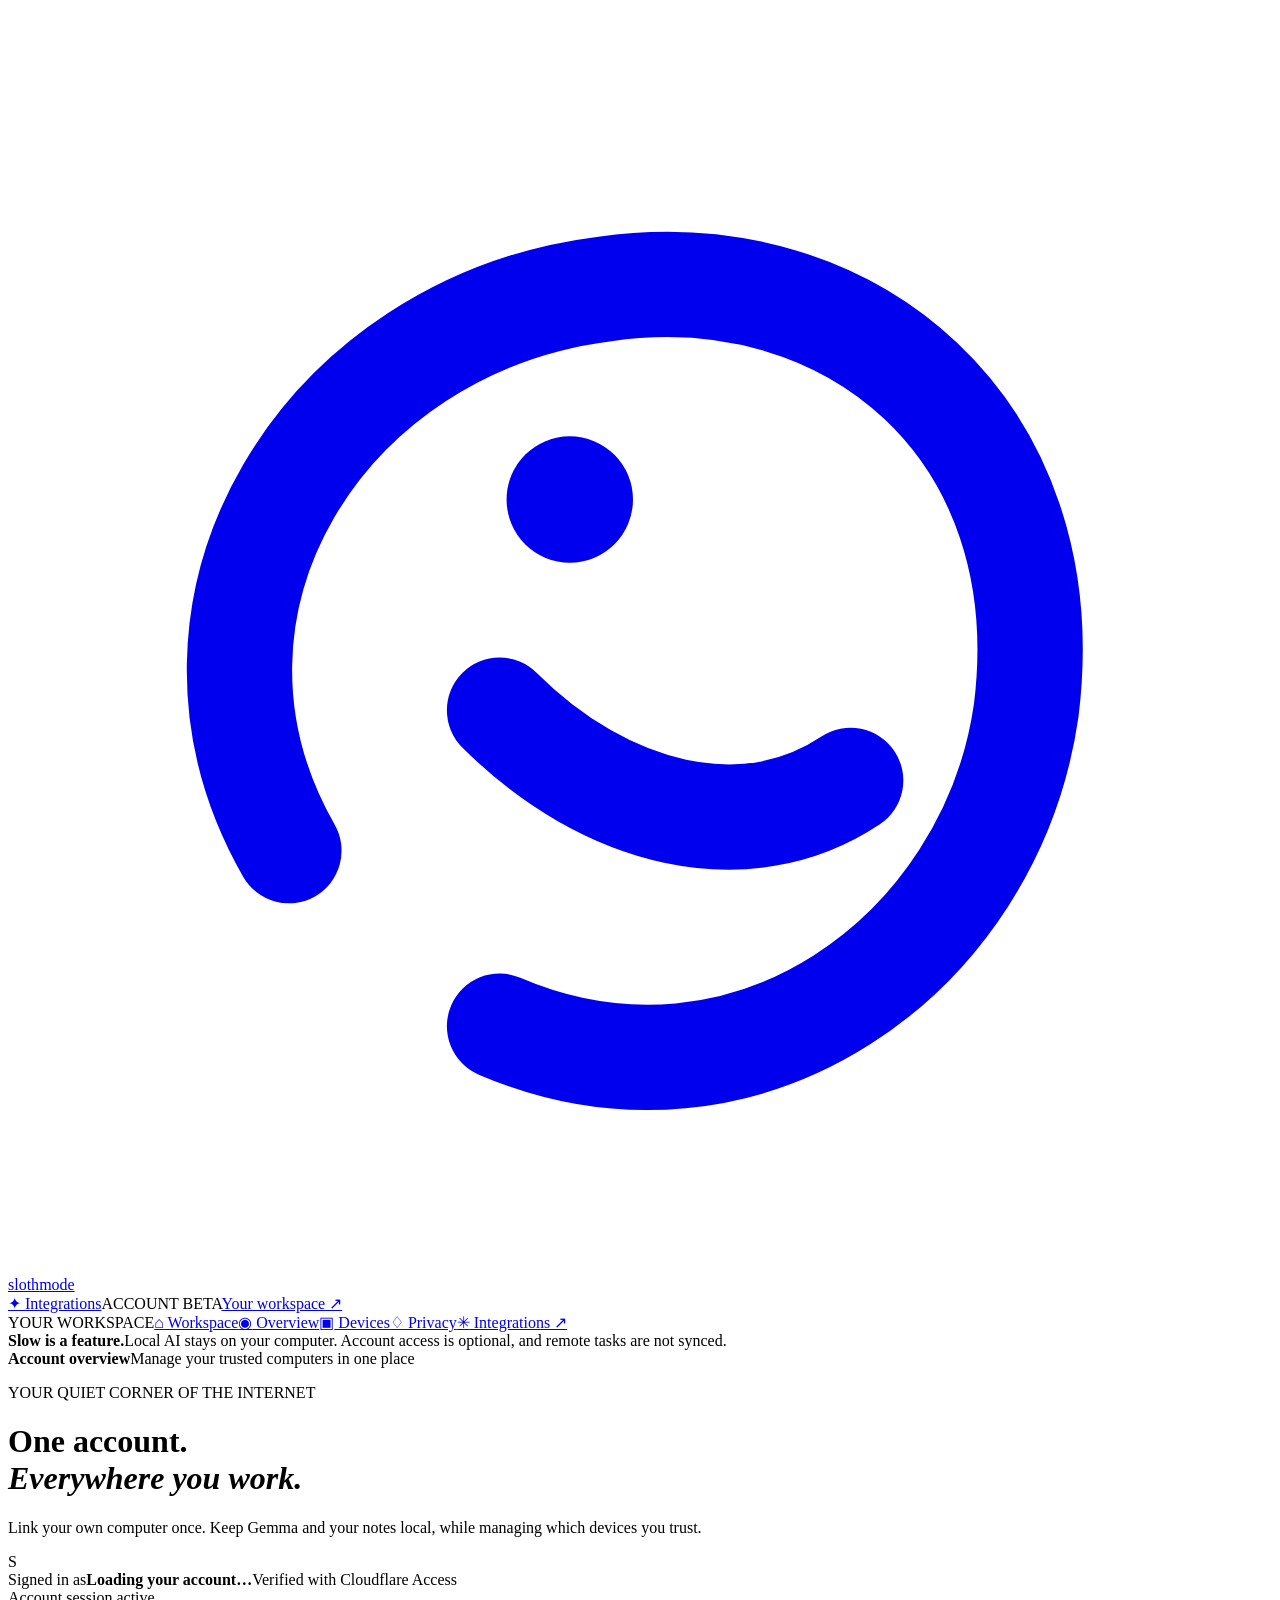
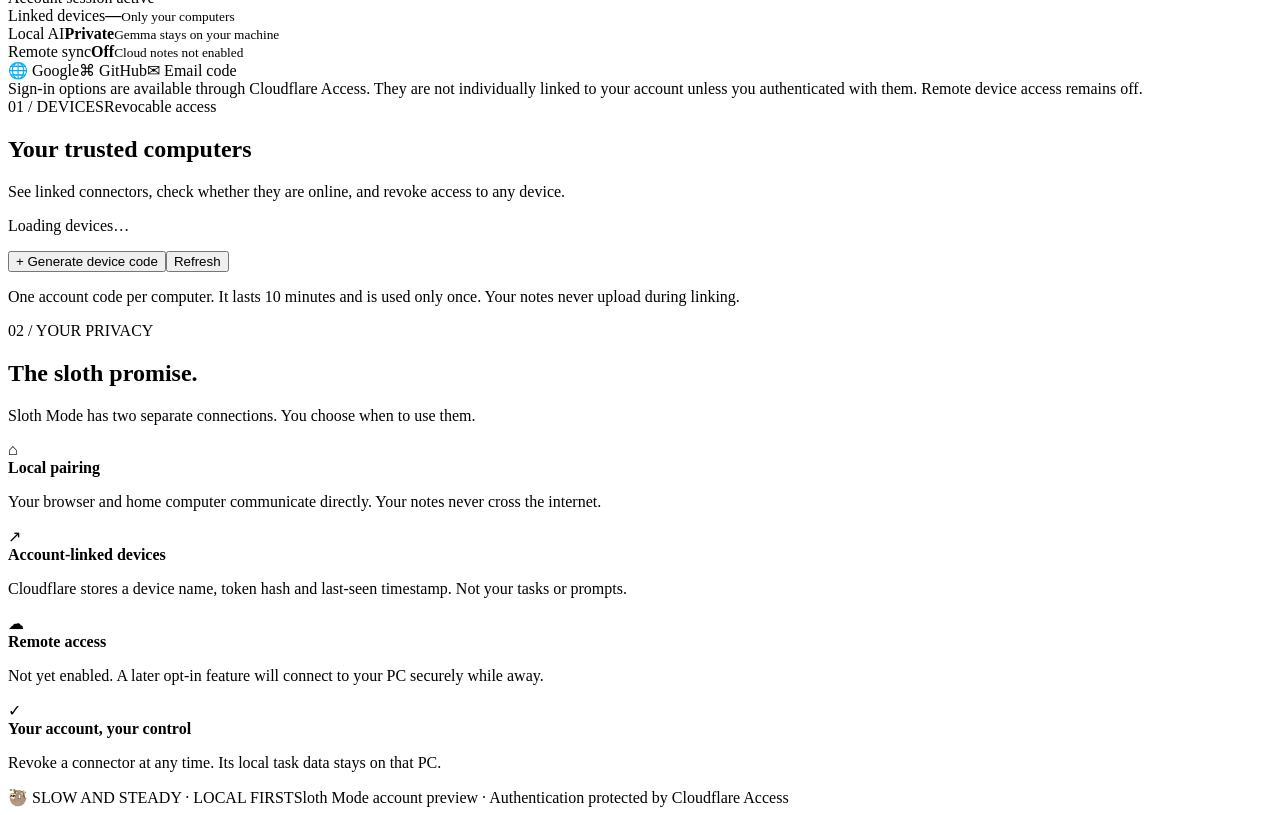
==== cloud/account.html @ 0fbe13cf "Publish Sloth Mode Windows/Linux connector, cloud reference and CI sources" ====
<!doctype html><html lang="en"><head><meta charset="utf-8"><meta name="viewport" content="width=device-width,initial-scale=1"><meta name="theme-color" content="#15382d"><title>Your account · Sloth Mode</title><link rel="icon" type="image/svg+xml" href="data:image/svg+xml,%3Csvg%20xmlns%3D%22http%3A%2F%2Fwww.w3.org%2F2000%2Fsvg%22%20viewBox%3D%220%200%2036%2036%22%3E%3Crect%20width%3D%2236%22%20height%3D%2236%22%20rx%3D%229%22%20fill%3D%22%23173b35%22%2F%3E%3Cpath%20d%3D%22M8%2024C4%2017%209%209%2017%208c7-1%2013%204%2012%2012-1%207-8%2012-15%209%22%20stroke%3D%22%23d3ebb5%22%20stroke-width%3D%223%22%20fill%3D%22none%22%20stroke-linecap%3D%22round%22%2F%3E%3Cpath%20d%3D%22M14%2020c3%203%207%204%2010%202%22%20stroke%3D%22%23d3ebb5%22%20stroke-width%3D%223%22%20fill%3D%22none%22%20stroke-linecap%3D%22round%22%2F%3E%3Ccircle%20cx%3D%2216%22%20cy%3D%2214%22%20r%3D%221.8%22%20fill%3D%22%23d3ebb5%22%2F%3E%3C%2Fsvg%3E"><link rel="stylesheet" href="/app.css"><script src="/app.js" defer></script></head>
<body><div class="ambient" aria-hidden="true"></div><div class="shell"><header class="top"><a href="https://sloth.marceli.dev" class="brand"><span class="brand-mark" aria-hidden="true"><svg viewBox="0 0 36 36" fill="none"><path d="M8 24C4 17 9 9 17 8c7-1 13 4 12 12-1 7-8 12-15 9" stroke="currentColor" stroke-width="3" stroke-linecap="round"/><path d="M14 20c3 3 7 4 10 2" stroke="currentColor" stroke-width="3" stroke-linecap="round"/><circle cx="16" cy="14" r="1.8" fill="currentColor"/></svg></span><span>sloth<span class="muted-brand">mode</span></span></a><nav><a class="account-integrations-link" href="https://sloth.marceli.dev/integrations">✦ Integrations</a><span class="beta">ACCOUNT BETA</span><a href="https://sloth.marceli.dev/#connector">Your workspace ↗</a></nav></header>
<div class="account-layout"><aside class="account-rail" aria-label="Account navigation"><span class="rail-label">YOUR WORKSPACE</span><a href="https://sloth.marceli.dev/#connector"><span class="rail-symbol" aria-hidden="true">⌂</span> Workspace</a><a class="active" href="#account-overview" aria-current="page"><span class="rail-symbol" aria-hidden="true">◉</span> Overview</a><a href="#trusted-devices"><span class="rail-symbol" aria-hidden="true">▣</span> Devices</a><a href="#privacy"><span class="rail-symbol" aria-hidden="true">♢</span> Privacy</a><a href="https://sloth.marceli.dev/integrations"><span class="rail-symbol" aria-hidden="true">✳</span> Integrations ↗</a><div class="rail-note"><strong>Slow is a feature.</strong>Local AI stays on your computer. Account access is optional, and remote tasks are not synced.</div></aside><main class="account-main" id="account-overview"><div class="account-heading"><strong class="account-section-heading">Account overview</strong><span>Manage your trusted computers in one place</span></div><div class="intro"><div><p class="eyebrow">YOUR QUIET CORNER OF THE INTERNET</p><h1>One account.<br><em>Everywhere you work.</em></h1><p class="lead">Link your own computer once. Keep Gemma and your notes local, while managing which devices you trust.</p></div><div class="identity"><div class="avatar" aria-hidden="true">S</div><span>Signed in as</span><strong id="email">Loading your account…</strong><span id="provider">Verified with Cloudflare Access</span><div class="signedin"><i></i> Account session active</div></div></div>
<div class="stats"><div class="stat"><span>Linked devices</span><strong id="deviceCount">—</strong><small>Only your computers</small></div><div class="stat"><span>Local AI</span><strong>Private</strong><small>Gemma stays on your machine</small></div><div class="stat"><span>Remote sync</span><strong>Off</strong><small>Cloud notes not enabled</small></div></div>
<div class="account-login-options" aria-label="Available sign-in methods"><span>🌐 Google</span><span>⌘ GitHub</span><span>✉ Email code</span></div><div class="account-privacy-note">Sign-in options are available through Cloudflare Access. They are not individually linked to your account unless you authenticated with them. Remote device access remains off.</div><div class="columns"><section class="panel primary" id="trusted-devices"><div class="panel-head"><span class="label">01 / DEVICES</span><span class="tag">Revocable access</span></div><h2>Your trusted computers</h2><p class="support">See linked connectors, check whether they are online, and revoke access to any device.</p><div id="devices" class="devices" aria-live="polite"><p class="loading">Loading devices…</p></div><div class="panel-actions"><button id="newCode" class="button primary-button">+ Generate device code</button><button id="refresh" class="button ghost">Refresh</button></div><div id="linkBox" class="linkbox" hidden><div class="label">ONE-TIME ENROLMENT CODE</div><div id="enrollCode" class="code" aria-label="One-time device code"></div><div class="row"><button id="copyCode" class="button secondary-button">Copy code</button><span id="expiry" class="small">Expires in 10 minutes</span></div><p>Open the Sloth Mode Connector setup window on your PC and paste this code into <strong>Step 3 → Paste → Link</strong>. The browser pairing key shown in Step 1 is different. The connector never needs your Google or GitHub password.</p></div><p class="message" id="message" role="status" aria-live="polite"></p><p class="code-help">One account code per computer. It lasts 10 minutes and is used only once. Your notes never upload during linking.</p></section>
<section class="panel secondary" id="privacy"><div class="panel-head"><span class="label">02 / YOUR PRIVACY</span><span class="dot"></span></div><h2>The sloth promise.</h2><p class="support">Sloth Mode has two separate connections. You choose when to use them.</p><div class="privacy-item"><span class="privacy-icon">⌂</span><div><strong>Local pairing</strong><p>Your browser and home computer communicate directly. Your notes never cross the internet.</p></div></div><div class="privacy-item"><span class="privacy-icon">↗</span><div><strong>Account-linked devices</strong><p>Cloudflare stores a device name, token hash and last-seen timestamp. Not your tasks or prompts.</p></div></div><div class="privacy-item"><span class="privacy-icon">☁</span><div><strong>Remote access</strong><p>Not yet enabled. A later opt-in feature will connect to your PC securely while away.</p></div></div><div class="privacy-item"><span class="privacy-icon">✓</span><div><strong>Your account, your control</strong><p>Revoke a connector at any time. Its local task data stays on that PC.</p></div></div></section></div>
<footer><span>🦥 SLOW AND STEADY · LOCAL FIRST</span><span>Sloth Mode account preview · Authentication protected by Cloudflare Access</span></footer></main></div></div></body></html>
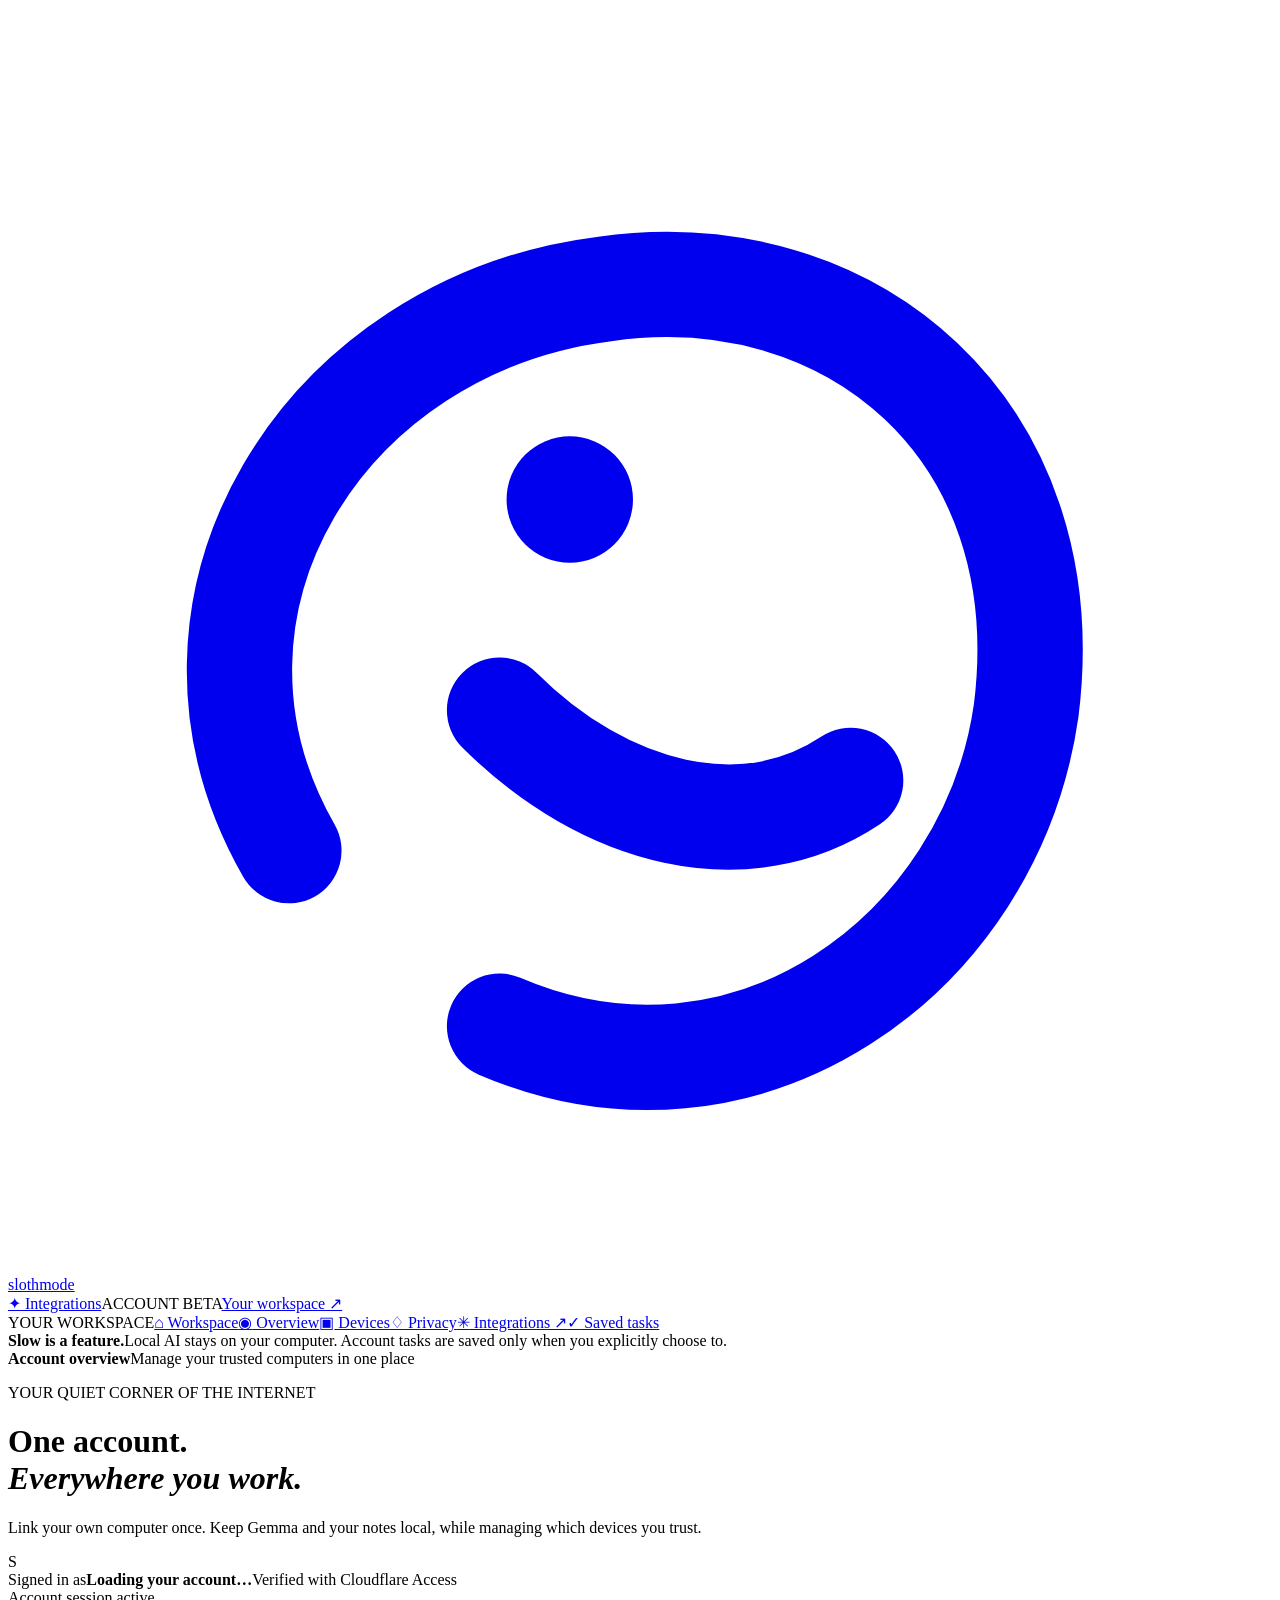
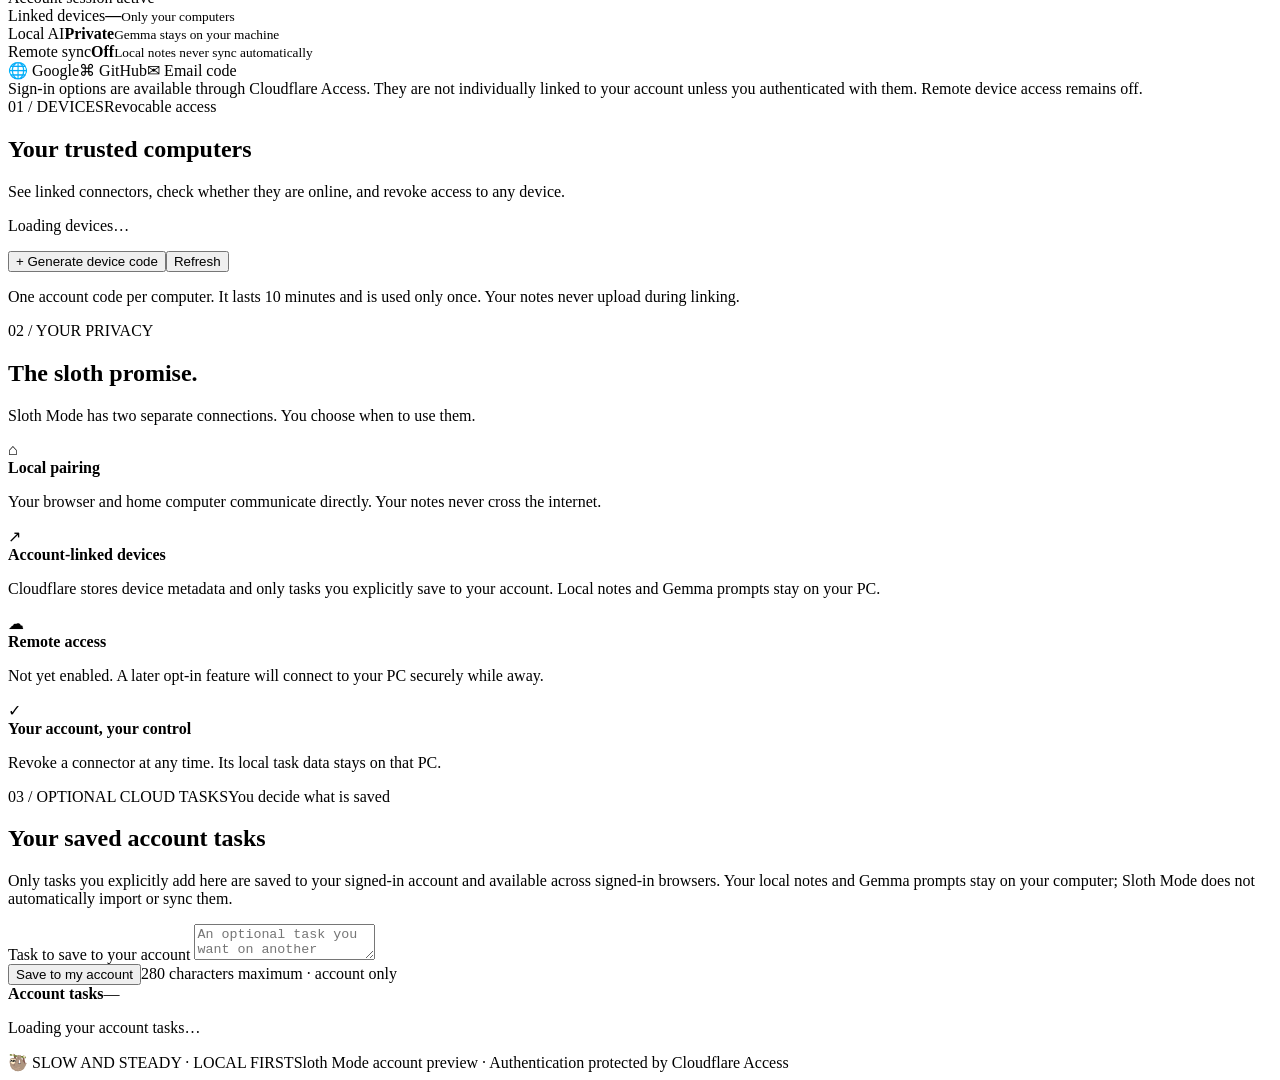
==== commit cb89591d: "Add separate explicit cloud task form and privacy messaging to account dashboard" ====
--- a/cloud/account.html
+++ b/cloud/account.html
@@ -1,7 +1,20 @@
 <!doctype html><html lang="en"><head><meta charset="utf-8"><meta name="viewport" content="width=device-width,initial-scale=1"><meta name="theme-color" content="#15382d"><title>Your account · Sloth Mode</title><link rel="icon" type="image/svg+xml" href="data:image/svg+xml,%3Csvg%20xmlns%3D%22http%3A%2F%2Fwww.w3.org%2F2000%2Fsvg%22%20viewBox%3D%220%200%2036%2036%22%3E%3Crect%20width%3D%2236%22%20height%3D%2236%22%20rx%3D%229%22%20fill%3D%22%23173b35%22%2F%3E%3Cpath%20d%3D%22M8%2024C4%2017%209%209%2017%208c7-1%2013%204%2012%2012-1%207-8%2012-15%209%22%20stroke%3D%22%23d3ebb5%22%20stroke-width%3D%223%22%20fill%3D%22none%22%20stroke-linecap%3D%22round%22%2F%3E%3Cpath%20d%3D%22M14%2020c3%203%207%204%2010%202%22%20stroke%3D%22%23d3ebb5%22%20stroke-width%3D%223%22%20fill%3D%22none%22%20stroke-linecap%3D%22round%22%2F%3E%3Ccircle%20cx%3D%2216%22%20cy%3D%2214%22%20r%3D%221.8%22%20fill%3D%22%23d3ebb5%22%2F%3E%3C%2Fsvg%3E"><link rel="stylesheet" href="/app.css"><script src="/app.js" defer></script></head>
 <body><div class="ambient" aria-hidden="true"></div><div class="shell"><header class="top"><a href="https://sloth.marceli.dev" class="brand"><span class="brand-mark" aria-hidden="true"><svg viewBox="0 0 36 36" fill="none"><path d="M8 24C4 17 9 9 17 8c7-1 13 4 12 12-1 7-8 12-15 9" stroke="currentColor" stroke-width="3" stroke-linecap="round"/><path d="M14 20c3 3 7 4 10 2" stroke="currentColor" stroke-width="3" stroke-linecap="round"/><circle cx="16" cy="14" r="1.8" fill="currentColor"/></svg></span><span>sloth<span class="muted-brand">mode</span></span></a><nav><a class="account-integrations-link" href="https://sloth.marceli.dev/integrations">✦ Integrations</a><span class="beta">ACCOUNT BETA</span><a href="https://sloth.marceli.dev/#connector">Your workspace ↗</a></nav></header>
-<div class="account-layout"><aside class="account-rail" aria-label="Account navigation"><span class="rail-label">YOUR WORKSPACE</span><a href="https://sloth.marceli.dev/#connector"><span class="rail-symbol" aria-hidden="true">⌂</span> Workspace</a><a class="active" href="#account-overview" aria-current="page"><span class="rail-symbol" aria-hidden="true">◉</span> Overview</a><a href="#trusted-devices"><span class="rail-symbol" aria-hidden="true">▣</span> Devices</a><a href="#privacy"><span class="rail-symbol" aria-hidden="true">♢</span> Privacy</a><a href="https://sloth.marceli.dev/integrations"><span class="rail-symbol" aria-hidden="true">✳</span> Integrations ↗</a><div class="rail-note"><strong>Slow is a feature.</strong>Local AI stays on your computer. Account access is optional, and remote tasks are not synced.</div></aside><main class="account-main" id="account-overview"><div class="account-heading"><strong class="account-section-heading">Account overview</strong><span>Manage your trusted computers in one place</span></div><div class="intro"><div><p class="eyebrow">YOUR QUIET CORNER OF THE INTERNET</p><h1>One account.<br><em>Everywhere you work.</em></h1><p class="lead">Link your own computer once. Keep Gemma and your notes local, while managing which devices you trust.</p></div><div class="identity"><div class="avatar" aria-hidden="true">S</div><span>Signed in as</span><strong id="email">Loading your account…</strong><span id="provider">Verified with Cloudflare Access</span><div class="signedin"><i></i> Account session active</div></div></div>
-<div class="stats"><div class="stat"><span>Linked devices</span><strong id="deviceCount">—</strong><small>Only your computers</small></div><div class="stat"><span>Local AI</span><strong>Private</strong><small>Gemma stays on your machine</small></div><div class="stat"><span>Remote sync</span><strong>Off</strong><small>Cloud notes not enabled</small></div></div>
+<div class="account-layout"><aside class="account-rail" aria-label="Account navigation"><span class="rail-label">YOUR WORKSPACE</span><a href="https://sloth.marceli.dev/#connector"><span class="rail-symbol" aria-hidden="true">⌂</span> Workspace</a><a class="active" href="#account-overview" aria-current="page"><span class="rail-symbol" aria-hidden="true">◉</span> Overview</a><a href="#trusted-devices"><span class="rail-symbol" aria-hidden="true">▣</span> Devices</a><a href="#privacy"><span class="rail-symbol" aria-hidden="true">♢</span> Privacy</a><a href="https://sloth.marceli.dev/integrations"><span class="rail-symbol" aria-hidden="true">✳</span> Integrations ↗</a><a href="#account-tasks"><span class="rail-symbol" aria-hidden="true">✓</span> Saved tasks</a><div class="rail-note"><strong>Slow is a feature.</strong>Local AI stays on your computer. Account tasks are saved only when you explicitly choose to.</div></aside><main class="account-main" id="account-overview"><div class="account-heading"><strong class="account-section-heading">Account overview</strong><span>Manage your trusted computers in one place</span></div><div class="intro"><div><p class="eyebrow">YOUR QUIET CORNER OF THE INTERNET</p><h1>One account.<br><em>Everywhere you work.</em></h1><p class="lead">Link your own computer once. Keep Gemma and your notes local, while managing which devices you trust.</p></div><div class="identity"><div class="avatar" aria-hidden="true">S</div><span>Signed in as</span><strong id="email">Loading your account…</strong><span id="provider">Verified with Cloudflare Access</span><div class="signedin"><i></i> Account session active</div></div></div>
+<div class="stats"><div class="stat"><span>Linked devices</span><strong id="deviceCount">—</strong><small>Only your computers</small></div><div class="stat"><span>Local AI</span><strong>Private</strong><small>Gemma stays on your machine</small></div><div class="stat"><span>Remote sync</span><strong>Off</strong><small>Local notes never sync automatically</small></div></div>
 <div class="account-login-options" aria-label="Available sign-in methods"><span>🌐 Google</span><span>⌘ GitHub</span><span>✉ Email code</span></div><div class="account-privacy-note">Sign-in options are available through Cloudflare Access. They are not individually linked to your account unless you authenticated with them. Remote device access remains off.</div><div class="columns"><section class="panel primary" id="trusted-devices"><div class="panel-head"><span class="label">01 / DEVICES</span><span class="tag">Revocable access</span></div><h2>Your trusted computers</h2><p class="support">See linked connectors, check whether they are online, and revoke access to any device.</p><div id="devices" class="devices" aria-live="polite"><p class="loading">Loading devices…</p></div><div class="panel-actions"><button id="newCode" class="button primary-button">+ Generate device code</button><button id="refresh" class="button ghost">Refresh</button></div><div id="linkBox" class="linkbox" hidden><div class="label">ONE-TIME ENROLMENT CODE</div><div id="enrollCode" class="code" aria-label="One-time device code"></div><div class="row"><button id="copyCode" class="button secondary-button">Copy code</button><span id="expiry" class="small">Expires in 10 minutes</span></div><p>Open the Sloth Mode Connector setup window on your PC and paste this code into <strong>Step 3 → Paste → Link</strong>. The browser pairing key shown in Step 1 is different. The connector never needs your Google or GitHub password.</p></div><p class="message" id="message" role="status" aria-live="polite"></p><p class="code-help">One account code per computer. It lasts 10 minutes and is used only once. Your notes never upload during linking.</p></section>
-<section class="panel secondary" id="privacy"><div class="panel-head"><span class="label">02 / YOUR PRIVACY</span><span class="dot"></span></div><h2>The sloth promise.</h2><p class="support">Sloth Mode has two separate connections. You choose when to use them.</p><div class="privacy-item"><span class="privacy-icon">⌂</span><div><strong>Local pairing</strong><p>Your browser and home computer communicate directly. Your notes never cross the internet.</p></div></div><div class="privacy-item"><span class="privacy-icon">↗</span><div><strong>Account-linked devices</strong><p>Cloudflare stores a device name, token hash and last-seen timestamp. Not your tasks or prompts.</p></div></div><div class="privacy-item"><span class="privacy-icon">☁</span><div><strong>Remote access</strong><p>Not yet enabled. A later opt-in feature will connect to your PC securely while away.</p></div></div><div class="privacy-item"><span class="privacy-icon">✓</span><div><strong>Your account, your control</strong><p>Revoke a connector at any time. Its local task data stays on that PC.</p></div></div></section></div>
+<section class="panel secondary" id="privacy"><div class="panel-head"><span class="label">02 / YOUR PRIVACY</span><span class="dot"></span></div><h2>The sloth promise.</h2><p class="support">Sloth Mode has two separate connections. You choose when to use them.</p><div class="privacy-item"><span class="privacy-icon">⌂</span><div><strong>Local pairing</strong><p>Your browser and home computer communicate directly. Your notes never cross the internet.</p></div></div><div class="privacy-item"><span class="privacy-icon">↗</span><div><strong>Account-linked devices</strong><p>Cloudflare stores device metadata and only tasks you explicitly save to your account. Local notes and Gemma prompts stay on your PC.</p></div></div><div class="privacy-item"><span class="privacy-icon">☁</span><div><strong>Remote access</strong><p>Not yet enabled. A later opt-in feature will connect to your PC securely while away.</p></div></div><div class="privacy-item"><span class="privacy-icon">✓</span><div><strong>Your account, your control</strong><p>Revoke a connector at any time. Its local task data stays on that PC.</p></div></div></section></div>
+<section class="panel account-tasks-panel" id="account-tasks" aria-labelledby="account-tasks-title">
+  <div class="panel-head"><span class="label">03 / OPTIONAL CLOUD TASKS</span><span class="tag">You decide what is saved</span></div>
+  <h2 id="account-tasks-title">Your saved account tasks</h2>
+  <p class="support">Only tasks you explicitly add here are saved to your signed-in account and available across signed-in browsers. Your local notes and Gemma prompts stay on your computer; Sloth Mode does not automatically import or sync them.</p>
+  <form id="trackedTaskForm" class="tracked-task-form">
+    <label for="trackedTaskText" class="task-field-label">Task to save to your account</label>
+    <textarea id="trackedTaskText" name="task" rows="2" maxlength="280" placeholder="An optional task you want on another device" required></textarea>
+    <div class="row"><button id="addTrackedTask" class="button primary-button" type="submit">Save to my account</button><span class="small">280 characters maximum · account only</span></div>
+  </form>
+  <div class="tracked-task-heading"><strong>Account tasks</strong><span id="trackedTaskCount">—</span></div>
+  <div id="trackedTasks" class="tracked-tasks" aria-live="polite"><p class="loading">Loading your account tasks…</p></div>
+  <p id="taskMessage" class="message" role="status" aria-live="polite"></p>
+</section>
 <footer><span>🦥 SLOW AND STEADY · LOCAL FIRST</span><span>Sloth Mode account preview · Authentication protected by Cloudflare Access</span></footer></main></div></div></body></html>
